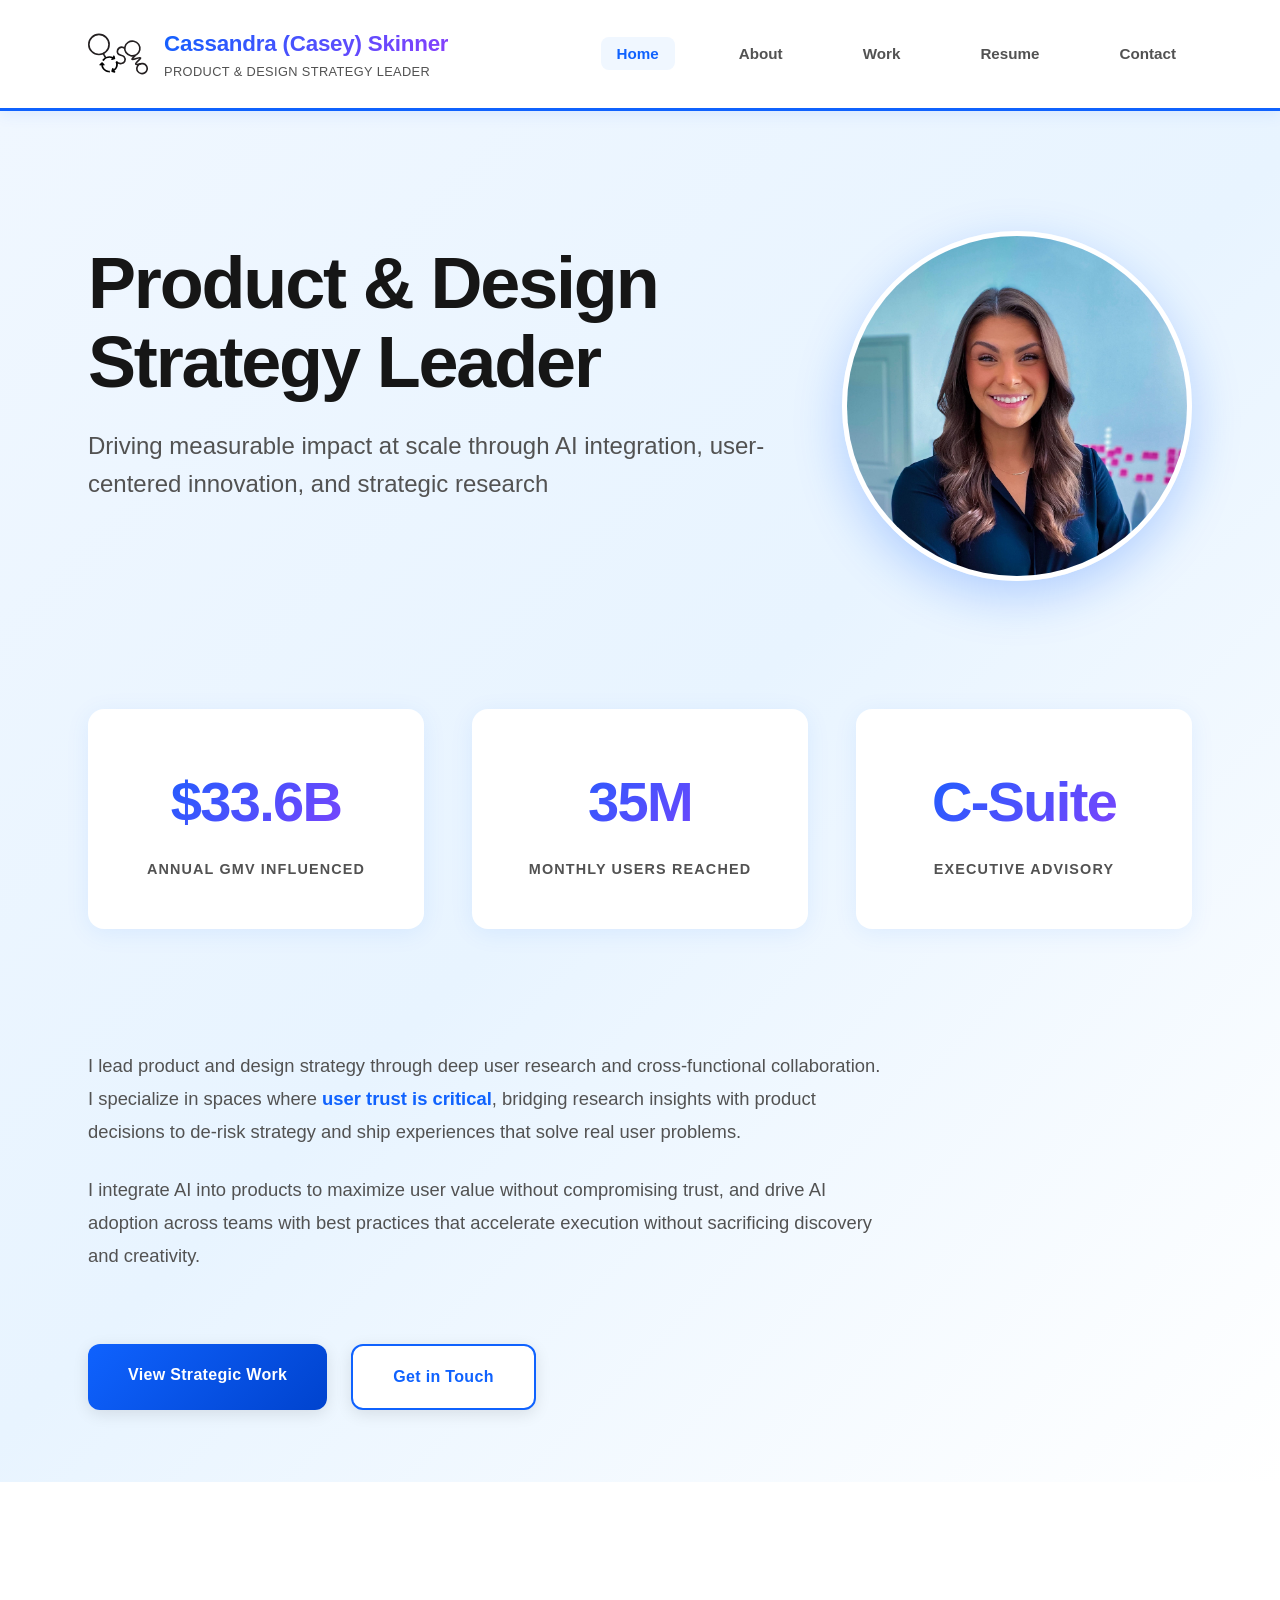
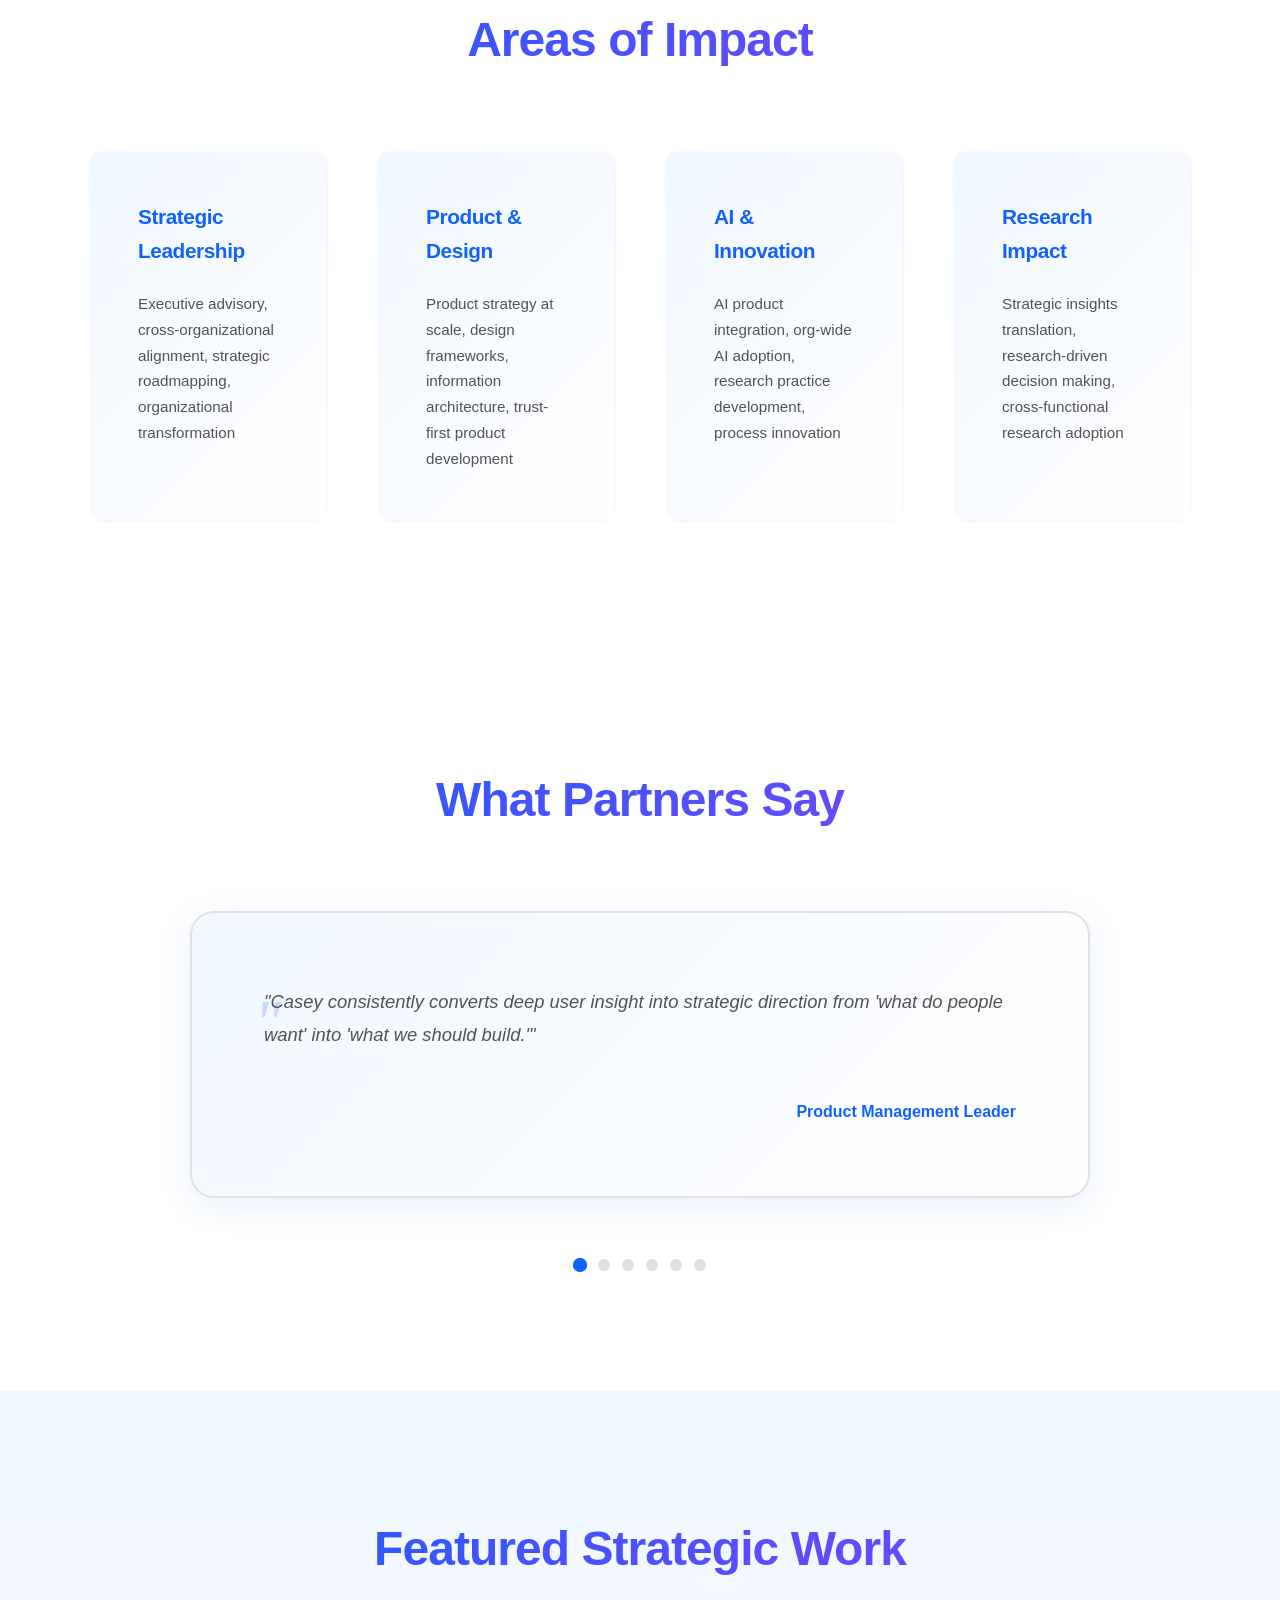
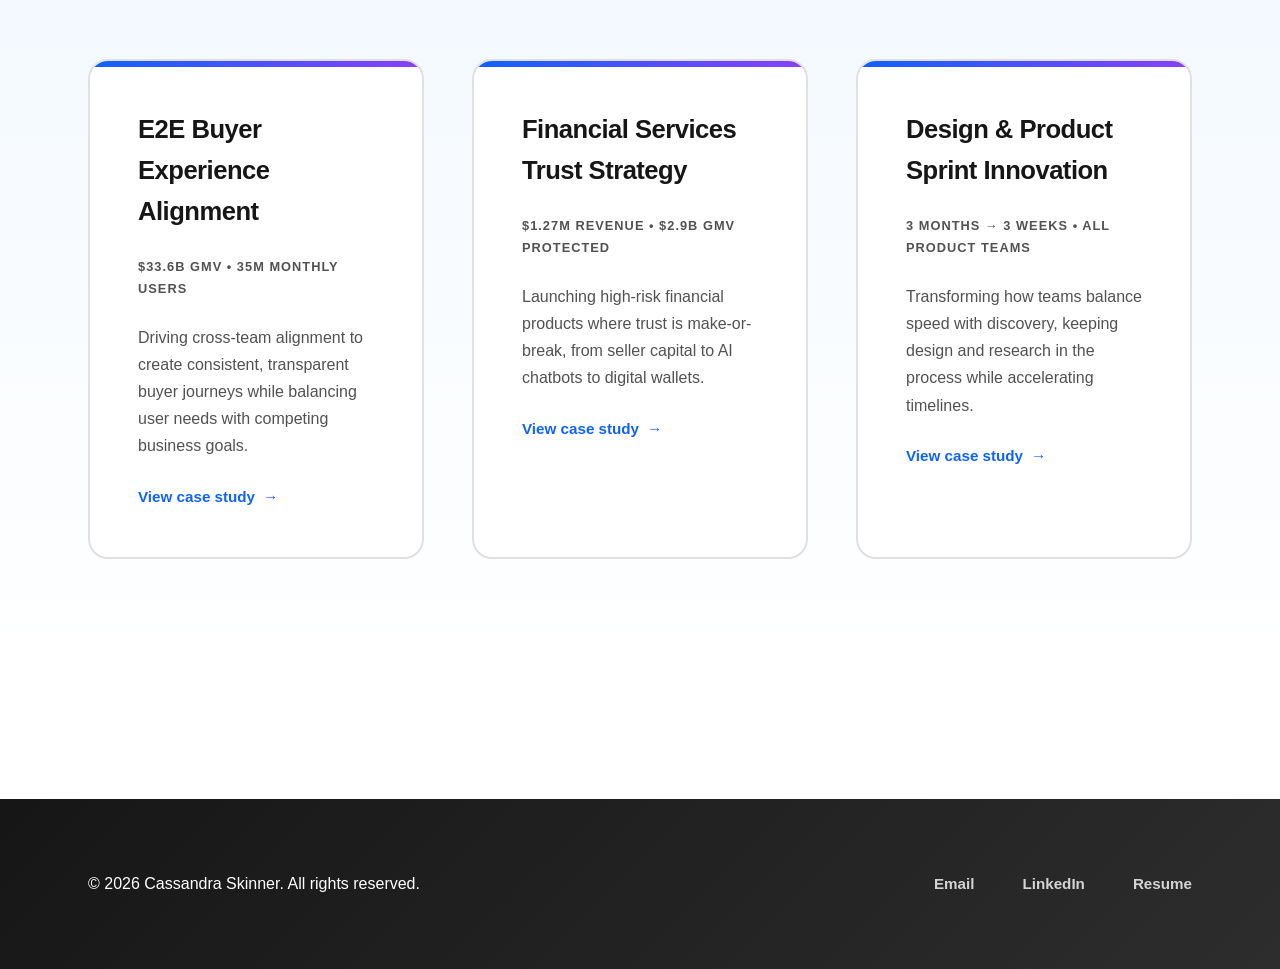
==== index.html @ ce66d5df "Initial portfolio website launch Co-Authored-By: Claude Sonnet 4.5 <noreply@anthropic.com>" ====
<!DOCTYPE html>
<html lang="en">
<head>
    <meta charset="UTF-8">
    <meta name="viewport" content="width=device-width, initial-scale=1.0">
    <title>Cassandra Skinner | Product & Design Strategy Leader</title>
    <meta name="description" content="Product and design strategy leader specializing in AI integration, user research, and trust-first product development.">
    <link rel="stylesheet" href="styles.css">
</head>
<body>
    <!-- Navigation -->
    <nav class="nav">
        <div class="nav-container">
            <a href="index.html" class="logo">
                <img src="logo.svg" alt="CS" class="logo-image">
                <div class="logo-text">
                    <span class="logo-name">Cassandra (Casey) Skinner</span>
                    <span class="logo-tagline">Product & Design Strategy Leader</span>
                </div>
            </a>
            <ul class="nav-menu">
                <li><a href="index.html" class="nav-link active">Home</a></li>
                <li><a href="about.html" class="nav-link">About</a></li>
                <li><a href="work.html" class="nav-link">Work</a></li>
                <li><a href="resume.html" class="nav-link">Resume</a></li>
                <li><a href="contact.html" class="nav-link">Contact</a></li>
            </ul>
        </div>
    </nav>

    <!-- Hero Section -->
    <section class="hero">
        <div class="container">
            <div style="display: flex; gap: 64px; align-items: center; margin-bottom: 48px;">
                <div style="flex: 1;">
                    <h1 class="hero-title">Product & Design Strategy Leader</h1>
                    <p class="hero-subtitle">Driving measurable impact at scale through AI integration, user-centered innovation, and strategic research</p>
                </div>
                <div style="flex-shrink: 0;">
                    <img src="profile-photo.jpg" alt="Cassandra Skinner" style="width: 350px; height: 350px; object-fit: cover; border-radius: 50%; box-shadow: 0 16px 48px rgba(15, 98, 254, 0.25); border: 5px solid white;">
                </div>
            </div>

            <div class="hero-stats">
                <div class="stat">
                    <div class="stat-number">$33.6B</div>
                    <div class="stat-label">Annual GMV Influenced</div>
                </div>
                <div class="stat">
                    <div class="stat-number">35M</div>
                    <div class="stat-label">Monthly Users Reached</div>
                </div>
                <div class="stat">
                    <div class="stat-number">C-Suite</div>
                    <div class="stat-label">Executive Advisory</div>
                </div>
            </div>

            <div class="hero-intro">
                <p>I lead product and design strategy through deep user research and cross-functional collaboration. I specialize in spaces where <strong>user trust is critical</strong>, bridging research insights with product decisions to de-risk strategy and ship experiences that solve real user problems.</p>
                <p>I integrate AI into products to maximize user value without compromising trust, and drive AI adoption across teams with best practices that accelerate execution without sacrificing discovery and creativity.</p>
            </div>

            <div class="cta-buttons">
                <a href="work.html" class="btn btn-primary">View Strategic Work</a>
                <a href="contact.html" class="btn btn-secondary">Get in Touch</a>
            </div>
        </div>
    </section>

    <!-- Quick Expertise -->
    <section class="expertise-preview">
        <div class="container">
            <h2>Areas of Impact</h2>
            <div class="expertise-grid">
                <div class="expertise-card">
                    <h3>Strategic Leadership</h3>
                    <p>Executive advisory, cross-organizational alignment, strategic roadmapping, organizational transformation</p>
                </div>
                <div class="expertise-card">
                    <h3>Product & Design</h3>
                    <p>Product strategy at scale, design frameworks, information architecture, trust-first product development</p>
                </div>
                <div class="expertise-card">
                    <h3>AI & Innovation</h3>
                    <p>AI product integration, org-wide AI adoption, research practice development, process innovation</p>
                </div>
                <div class="expertise-card">
                    <h3>Research Impact</h3>
                    <p>Strategic insights translation, research-driven decision making, cross-functional research adoption</p>
                </div>
            </div>
        </div>
    </section>

    <!-- Testimonials -->
    <section class="testimonials">
        <div class="container">
            <h2>What Partners Say</h2>
            <div class="testimonial-carousel">
                <div class="testimonial active">
                    <p class="testimonial-quote">"Casey consistently converts deep user insight into strategic direction from 'what do people want' into 'what we should build.'"</p>
                    <p class="testimonial-author">Product Management Leader</p>
                </div>
                <div class="testimonial">
                    <p class="testimonial-quote">"Casey championed the use of Jobs To Be Done (JTBD) frameworks to drive alignment, shared understanding, and decision clarity across stakeholders."</p>
                    <p class="testimonial-author">Product Management Leader</p>
                </div>
                <div class="testimonial">
                    <p class="testimonial-quote">"She always came to the table with extensive research to confirm or deny the initially presented hypotheses. She never approaches with a biased mindset and truly empathizes with customers, providing high-level suggestions to improve or reevaluate the business goals to better align with customer needs. She uses her voice to clearly articulate the results, ensuring they are not misinterpreted, which can often happen when many people are involved. When she sees the need for more research or better validation, she speaks up, demonstrating her passion and commitment to research and its value to the overall experience...Sometimes, I wish I could give her the mouse and have her design as well. She delivers impact on most, if not all, of our projects; her insights help determine scope and how we can scale our solutions."</p>
                    <p class="testimonial-author">Product Design Leader</p>
                </div>
                <div class="testimonial">
                    <p class="testimonial-quote">"I've seen Casey to have a strong bias to action and not hesitate to jump into action with a sense of urgency. She strives to get UX research done as early as possible to make the deliverables launch sooner and provide value to customers sooner than later."</p>
                    <p class="testimonial-author">Product Management Leader</p>
                </div>
                <div class="testimonial">
                    <p class="testimonial-quote">"Casey partners exceptionally well with design to impact design choices… Her research and insight was instrumental in helping us identify value propositions, content hierarchy, and more. Casey is among the most collaborative UXR research partners I've worked with at eBay. She has a gift for distilling information and presenting it in a clear and cogent manner."</p>
                    <p class="testimonial-author">Content Design Leader</p>
                </div>
                <div class="testimonial">
                    <p class="testimonial-quote">"Casey's drive and proactive approach significantly contribute to the team's momentum."</p>
                    <p class="testimonial-author">Product Management Leader</p>
                </div>
            </div>
            <div class="testimonial-dots"></div>
        </div>
    </section>

    <!-- Featured Work Preview -->
    <section class="work-preview">
        <div class="container">
            <h2>Featured Strategic Work</h2>
            <div class="work-grid">
                <a href="work.html#e2e-buyer-experience" class="work-card">
                    <div class="work-card-content">
                        <h3>E2E Buyer Experience Alignment</h3>
                        <p class="work-meta">$33.6B GMV • 35M Monthly Users</p>
                        <p>Driving cross-team alignment to create consistent, transparent buyer journeys while balancing user needs with competing business goals.</p>
                        <span class="work-link">View case study</span>
                    </div>
                </a>

                <a href="work.html#financial-services" class="work-card">
                    <div class="work-card-content">
                        <h3>Financial Services Trust Strategy</h3>
                        <p class="work-meta">$1.27M Revenue • $2.9B GMV Protected</p>
                        <p>Launching high-risk financial products where trust is make-or-break, from seller capital to AI chatbots to digital wallets.</p>
                        <span class="work-link">View case study</span>
                    </div>
                </a>

                <a href="work.html#process-innovation" class="work-card">
                    <div class="work-card-content">
                        <h3>Design & Product Sprint Innovation</h3>
                        <p class="work-meta">3 Months → 3 Weeks • All Product Teams</p>
                        <p>Transforming how teams balance speed with discovery, keeping design and research in the process while accelerating timelines.</p>
                        <span class="work-link">View case study</span>
                    </div>
                </a>
            </div>
        </div>
    </section>

    <!-- Footer -->
    <footer class="footer">
        <div class="container">
            <p>&copy; 2026 Cassandra Skinner. All rights reserved.</p>
            <div class="footer-links">
                <a href="mailto:caskinner23@gmail.com">Email</a>
                <a href="https://linkedin.com/in/skinnerc23" target="_blank">LinkedIn</a>
                <a href="resume.html">Resume</a>
            </div>
        </div>
    </footer>

    <script>
        // Testimonial carousel
        const testimonials = document.querySelectorAll('.testimonial');
        const dotsContainer = document.querySelector('.testimonial-dots');
        let currentTestimonial = 0;

        // Create dots
        testimonials.forEach((_, index) => {
            const dot = document.createElement('div');
            dot.classList.add('testimonial-dot');
            if (index === 0) dot.classList.add('active');
            dot.addEventListener('click', () => goToTestimonial(index));
            dotsContainer.appendChild(dot);
        });

        const dots = document.querySelectorAll('.testimonial-dot');

        function goToTestimonial(index) {
            testimonials[currentTestimonial].classList.remove('active');
            dots[currentTestimonial].classList.remove('active');
            currentTestimonial = index;
            testimonials[currentTestimonial].classList.add('active');
            dots[currentTestimonial].classList.add('active');
        }

        function nextTestimonial() {
            const next = (currentTestimonial + 1) % testimonials.length;
            goToTestimonial(next);
        }

        // Auto-rotate every 8 seconds
        if (testimonials.length > 1) {
            setInterval(nextTestimonial, 8000);
        }
    </script>
</body>
</html>
---- styles.css ----
/* Reset and Base Styles */
* {
    margin: 0;
    padding: 0;
    box-sizing: border-box;
}

:root {
    /* Bold & Confident Vibrant Palette */
    --primary-color: #0F62FE;
    --primary-dark: #0043CE;
    --primary-light: #4589FF;
    --accent-color: #8A3FFC;
    --accent-warm: #FF6F61;
    --text-primary: #161616;
    --text-secondary: #525252;
    --text-light: #8D8D8D;
    --bg-white: #FFFFFF;
    --bg-light: #F4F4F4;
    --bg-gradient: linear-gradient(135deg, #667EEA 0%, #764BA2 100%);
    --bg-subtle: #F0F7FF;
    --border-color: #E0E0E0;
    --max-width: 1200px;
    --spacing-xs: 12px;
    --spacing-sm: 24px;
    --spacing-md: 48px;
    --spacing-lg: 72px;
    --spacing-xl: 120px;
}

body {
    font-family: 'Avenir', 'Avenir Next', -apple-system, BlinkMacSystemFont, 'Segoe UI', 'Helvetica Neue', Arial, sans-serif;
    font-weight: 400; /* Book weight */
    line-height: 1.6;
    color: var(--text-primary);
    background: var(--bg-white);
    -webkit-font-smoothing: antialiased;
    -moz-osx-font-smoothing: grayscale;
}

.container {
    max-width: var(--max-width);
    margin: 0 auto;
    padding: 0 var(--spacing-md);
}

/* Typography */
h1, h2, h3 {
    font-family: 'Avenir', 'Avenir Next', -apple-system, BlinkMacSystemFont, 'Segoe UI', 'Helvetica Neue', Arial, sans-serif;
    font-weight: 500; /* Medium weight */
    letter-spacing: -0.02em;
}

/* Navigation */
.nav {
    background: var(--bg-white);
    border-bottom: 3px solid var(--primary-color);
    position: sticky;
    top: 0;
    z-index: 100;
    backdrop-filter: blur(10px);
    background: rgba(255, 255, 255, 0.98);
    box-shadow: 0 2px 16px rgba(15, 98, 254, 0.1);
}

.nav-container {
    max-width: var(--max-width);
    margin: 0 auto;
    padding: var(--spacing-sm) var(--spacing-md);
    display: flex;
    justify-content: space-between;
    align-items: center;
}

.logo {
    display: flex;
    align-items: center;
    gap: 16px;
    text-decoration: none;
    color: var(--text-primary);
    transition: transform 0.2s ease;
}

.logo:hover {
    transform: translateY(-1px);
}

.logo-image {
    width: 60px;
    height: 60px;
    flex-shrink: 0;
}

.logo-text {
    display: flex;
    flex-direction: column;
    gap: 0;
}

.logo-name {
    font-size: 1.4rem;
    font-weight: 700;
    letter-spacing: -0.01em;
    background: linear-gradient(135deg, var(--primary-color) 0%, var(--accent-color) 100%);
    -webkit-background-clip: text;
    -webkit-text-fill-color: transparent;
    background-clip: text;
}

.logo-tagline {
    font-size: 0.8rem;
    font-weight: 500;
    letter-spacing: 0.03em;
    color: var(--text-secondary);
    text-transform: uppercase;
}

.nav-menu {
    display: flex;
    list-style: none;
    gap: var(--spacing-md);
}

.nav-link {
    color: var(--text-secondary);
    text-decoration: none;
    font-size: 0.95rem;
    font-weight: 600;
    transition: all 0.2s ease;
    padding: 8px 16px;
    border-radius: 8px;
    position: relative;
}

.nav-link:hover {
    color: var(--primary-color);
    background: var(--bg-subtle);
}

.nav-link.active {
    color: var(--primary-color);
    background: var(--bg-subtle);
}

/* Hero Section */
.hero {
    padding: var(--spacing-xl) 0 var(--spacing-lg) 0;
    background: linear-gradient(135deg, #F0F7FF 0%, #E8F4FF 50%, #FFFFFF 100%);
    position: relative;
    overflow: hidden;
}

.hero::before {
    content: '';
    position: absolute;
    top: -50%;
    right: -10%;
    width: 600px;
    height: 600px;
    background: radial-gradient(circle, rgba(102, 126, 234, 0.15) 0%, transparent 70%);
    border-radius: 50%;
}

.hero-title {
    font-size: 4.5rem;
    font-weight: 800;
    color: var(--text-primary);
    margin-bottom: var(--spacing-sm);
    line-height: 1.1;
    letter-spacing: -0.03em;
    position: relative;
}

.hero-subtitle {
    font-size: 1.5rem;
    color: var(--text-secondary);
    margin-bottom: var(--spacing-lg);
    max-width: 800px;
    font-weight: 500;
    line-height: 1.6;
    position: relative;
}

.hero-stats {
    display: grid;
    grid-template-columns: repeat(3, 1fr);
    gap: var(--spacing-md);
    margin: var(--spacing-lg) 0;
    padding: var(--spacing-md) 0;
    position: relative;
}

.stat {
    text-align: center;
    padding: var(--spacing-md);
    background: white;
    border-radius: 16px;
    box-shadow: 0 4px 24px rgba(15, 98, 254, 0.08);
    transition: all 0.3s ease;
}

.stat:hover {
    transform: translateY(-4px);
    box-shadow: 0 8px 32px rgba(15, 98, 254, 0.15);
}

.stat-number {
    font-size: 3.5rem;
    font-weight: 800;
    background: linear-gradient(135deg, var(--primary-color) 0%, var(--accent-color) 100%);
    -webkit-background-clip: text;
    -webkit-text-fill-color: transparent;
    background-clip: text;
    margin-bottom: var(--spacing-xs);
    letter-spacing: -0.03em;
}

.stat-label {
    font-size: 0.9rem;
    color: var(--text-secondary);
    text-transform: uppercase;
    letter-spacing: 0.08em;
    font-weight: 600;
}

.hero-intro {
    max-width: 800px;
    margin: var(--spacing-lg) 0;
    font-size: 1.15rem;
    line-height: 1.8;
    color: var(--text-secondary);
    position: relative;
}

.hero-intro p {
    margin-bottom: var(--spacing-sm);
}

.hero-intro strong {
    color: var(--primary-color);
    font-weight: 700;
}

.cta-buttons {
    display: flex;
    gap: var(--spacing-sm);
    margin-top: var(--spacing-lg);
    position: relative;
}

.btn {
    padding: 18px 40px;
    border-radius: 12px;
    text-decoration: none;
    font-weight: 700;
    font-size: 1rem;
    transition: all 0.3s ease;
    display: inline-block;
    letter-spacing: 0.02em;
    box-shadow: 0 4px 16px rgba(0,0,0,0.1);
}

.btn-primary {
    background: linear-gradient(135deg, var(--primary-color) 0%, var(--primary-dark) 100%);
    color: white;
    border: none;
}

.btn-primary:hover {
    transform: translateY(-2px);
    box-shadow: 0 8px 24px rgba(15, 98, 254, 0.3);
}

.btn-secondary {
    background: white;
    color: var(--primary-color);
    border: 2px solid var(--primary-color);
}

.btn-secondary:hover {
    background: var(--primary-color);
    color: white;
    transform: translateY(-2px);
}

/* Expertise Preview */
.expertise-preview {
    padding: var(--spacing-xl) 0;
    background: white;
}

.expertise-preview h2 {
    font-size: 3rem;
    font-weight: 800;
    margin-bottom: var(--spacing-lg);
    text-align: center;
    background: linear-gradient(135deg, var(--primary-color) 0%, var(--accent-color) 100%);
    -webkit-background-clip: text;
    -webkit-text-fill-color: transparent;
    background-clip: text;
}

.expertise-grid {
    display: grid;
    grid-template-columns: repeat(4, 1fr);
    gap: var(--spacing-md);
    margin-top: var(--spacing-lg);
}

.expertise-card {
    padding: var(--spacing-md);
    background: linear-gradient(135deg, #F0F7FF 0%, #FFFFFF 100%);
    border-radius: 16px;
    border: 2px solid transparent;
    transition: all 0.3s ease;
    position: relative;
    overflow: hidden;
}

.expertise-card::before {
    content: '';
    position: absolute;
    top: 0;
    left: 0;
    right: 0;
    height: 4px;
    background: linear-gradient(90deg, var(--primary-color) 0%, var(--accent-color) 100%);
    opacity: 0;
    transition: opacity 0.3s ease;
}

.expertise-card:hover::before {
    opacity: 1;
}

.expertise-card:hover {
    transform: translateY(-4px);
    box-shadow: 0 12px 32px rgba(15, 98, 254, 0.15);
    border-color: var(--primary-light);
}

.expertise-card h3 {
    font-size: 1.3rem;
    font-weight: 700;
    margin-bottom: var(--spacing-sm);
    color: var(--primary-color);
}

.expertise-card p {
    color: var(--text-secondary);
    font-size: 0.95rem;
    line-height: 1.7;
}

/* Testimonials */
.testimonials {
    padding: var(--spacing-xl) 0;
    background: white;
}

.testimonials h2 {
    font-size: 3rem;
    font-weight: 800;
    margin-bottom: var(--spacing-lg);
    text-align: center;
    background: linear-gradient(135deg, var(--primary-color) 0%, var(--accent-color) 100%);
    -webkit-background-clip: text;
    -webkit-text-fill-color: transparent;
    background-clip: text;
}

.testimonial-carousel {
    position: relative;
    max-width: 900px;
    margin: 0 auto;
    min-height: 300px;
}

.testimonial {
    opacity: 0;
    position: absolute;
    top: 0;
    left: 0;
    right: 0;
    transition: opacity 0.6s ease-in-out;
    pointer-events: none;
    padding: var(--spacing-lg);
    background: linear-gradient(135deg, #F0F7FF 0%, #FFFFFF 100%);
    border-radius: 24px;
    border: 2px solid var(--border-color);
    box-shadow: 0 8px 32px rgba(15, 98, 254, 0.1);
}

.testimonial.active {
    opacity: 1;
    position: relative;
    pointer-events: auto;
}

.testimonial-quote {
    font-size: 1.15rem;
    line-height: 1.8;
    color: var(--text-secondary);
    font-style: italic;
    margin-bottom: var(--spacing-md);
    position: relative;
}

.testimonial-quote::before {
    content: '"';
    font-size: 4rem;
    color: var(--primary-color);
    opacity: 0.2;
    position: absolute;
    top: -20px;
    left: -10px;
    font-family: Georgia, serif;
}

.testimonial-author {
    font-size: 1rem;
    font-weight: 700;
    color: var(--primary-color);
    text-align: right;
}

.testimonial-dots {
    display: flex;
    justify-content: center;
    gap: 12px;
    margin-top: var(--spacing-md);
}

.testimonial-dot {
    width: 12px;
    height: 12px;
    border-radius: 50%;
    background: var(--border-color);
    cursor: pointer;
    transition: all 0.3s ease;
}

.testimonial-dot.active {
    background: var(--primary-color);
    transform: scale(1.2);
}

.testimonial-dot:hover {
    background: var(--primary-light);
}

/* Work Preview */
.work-preview {
    padding: var(--spacing-xl) 0;
    background: linear-gradient(180deg, #F0F7FF 0%, #FFFFFF 100%);
}

.work-preview h2 {
    font-size: 3rem;
    font-weight: 800;
    margin-bottom: var(--spacing-lg);
    text-align: center;
    background: linear-gradient(135deg, var(--primary-color) 0%, var(--accent-color) 100%);
    -webkit-background-clip: text;
    -webkit-text-fill-color: transparent;
    background-clip: text;
}

.work-grid {
    display: grid;
    grid-template-columns: repeat(3, 1fr);
    gap: var(--spacing-md);
    margin-top: var(--spacing-lg);
}

.work-card {
    background: white;
    border-radius: 20px;
    overflow: hidden;
    text-decoration: none;
    color: inherit;
    border: 2px solid var(--border-color);
    transition: all 0.3s ease;
    display: block;
    position: relative;
}

.work-card::before {
    content: '';
    position: absolute;
    top: 0;
    left: 0;
    right: 0;
    height: 6px;
    background: linear-gradient(90deg, var(--primary-color) 0%, var(--accent-color) 100%);
}

.work-card:hover {
    transform: translateY(-6px);
    box-shadow: 0 16px 40px rgba(15, 98, 254, 0.2);
    border-color: var(--primary-color);
}

.work-card-content {
    padding: var(--spacing-md);
}

.work-card h3 {
    font-size: 1.6rem;
    font-weight: 700;
    margin-bottom: var(--spacing-sm);
    color: var(--text-primary);
}

.work-meta {
    font-size: 0.8rem;
    color: var(--primary-color);
    font-weight: 700;
    margin-bottom: var(--spacing-sm);
    text-transform: uppercase;
    letter-spacing: 0.08em;
}

.work-card p {
    color: var(--text-secondary);
    line-height: 1.7;
    margin-bottom: var(--spacing-sm);
}

.work-link {
    color: var(--primary-color);
    font-weight: 700;
    font-size: 0.95rem;
    display: inline-flex;
    align-items: center;
    gap: 8px;
}

.work-link::after {
    content: '→';
    transition: transform 0.2s ease;
}

.work-card:hover .work-link::after {
    transform: translateX(4px);
}

/* Footer */
.footer {
    background: linear-gradient(135deg, #161616 0%, #2D2D2D 100%);
    color: white;
    padding: var(--spacing-lg) 0;
    margin-top: var(--spacing-xl);
}

.footer .container {
    display: flex;
    justify-content: space-between;
    align-items: center;
}

.footer-links {
    display: flex;
    gap: var(--spacing-md);
}

.footer a {
    color: white;
    text-decoration: none;
    opacity: 0.8;
    transition: all 0.2s ease;
    font-size: 0.95rem;
    font-weight: 600;
}

.footer a:hover {
    opacity: 1;
    color: var(--primary-light);
}

/* Responsive Design */
@media (max-width: 768px) {
    :root {
        --spacing-md: 32px;
        --spacing-lg: 56px;
        --spacing-xl: 80px;
    }

    .hero-title {
        font-size: 3rem;
    }

    .hero-subtitle {
        font-size: 1.2rem;
    }

    .hero-stats {
        grid-template-columns: 1fr;
    }

    .stat-number {
        font-size: 2.75rem;
    }

    .nav-menu {
        gap: var(--spacing-sm);
        font-size: 0.85rem;
    }

    .cta-buttons {
        flex-direction: column;
    }

    .btn {
        text-align: center;
    }

    .footer .container {
        flex-direction: column;
        gap: var(--spacing-sm);
        text-align: center;
    }

    .expertise-grid,
    .work-grid {
        grid-template-columns: 1fr;
    }

    h2 {
        font-size: 2.25rem;
    }

    .logo-image {
        width: 40px;
        height: 40px;
    }
}

@media (max-width: 480px) {
    .hero-title {
        font-size: 2.5rem;
    }

    .nav-menu {
        flex-wrap: wrap;
        justify-content: center;
    }
}
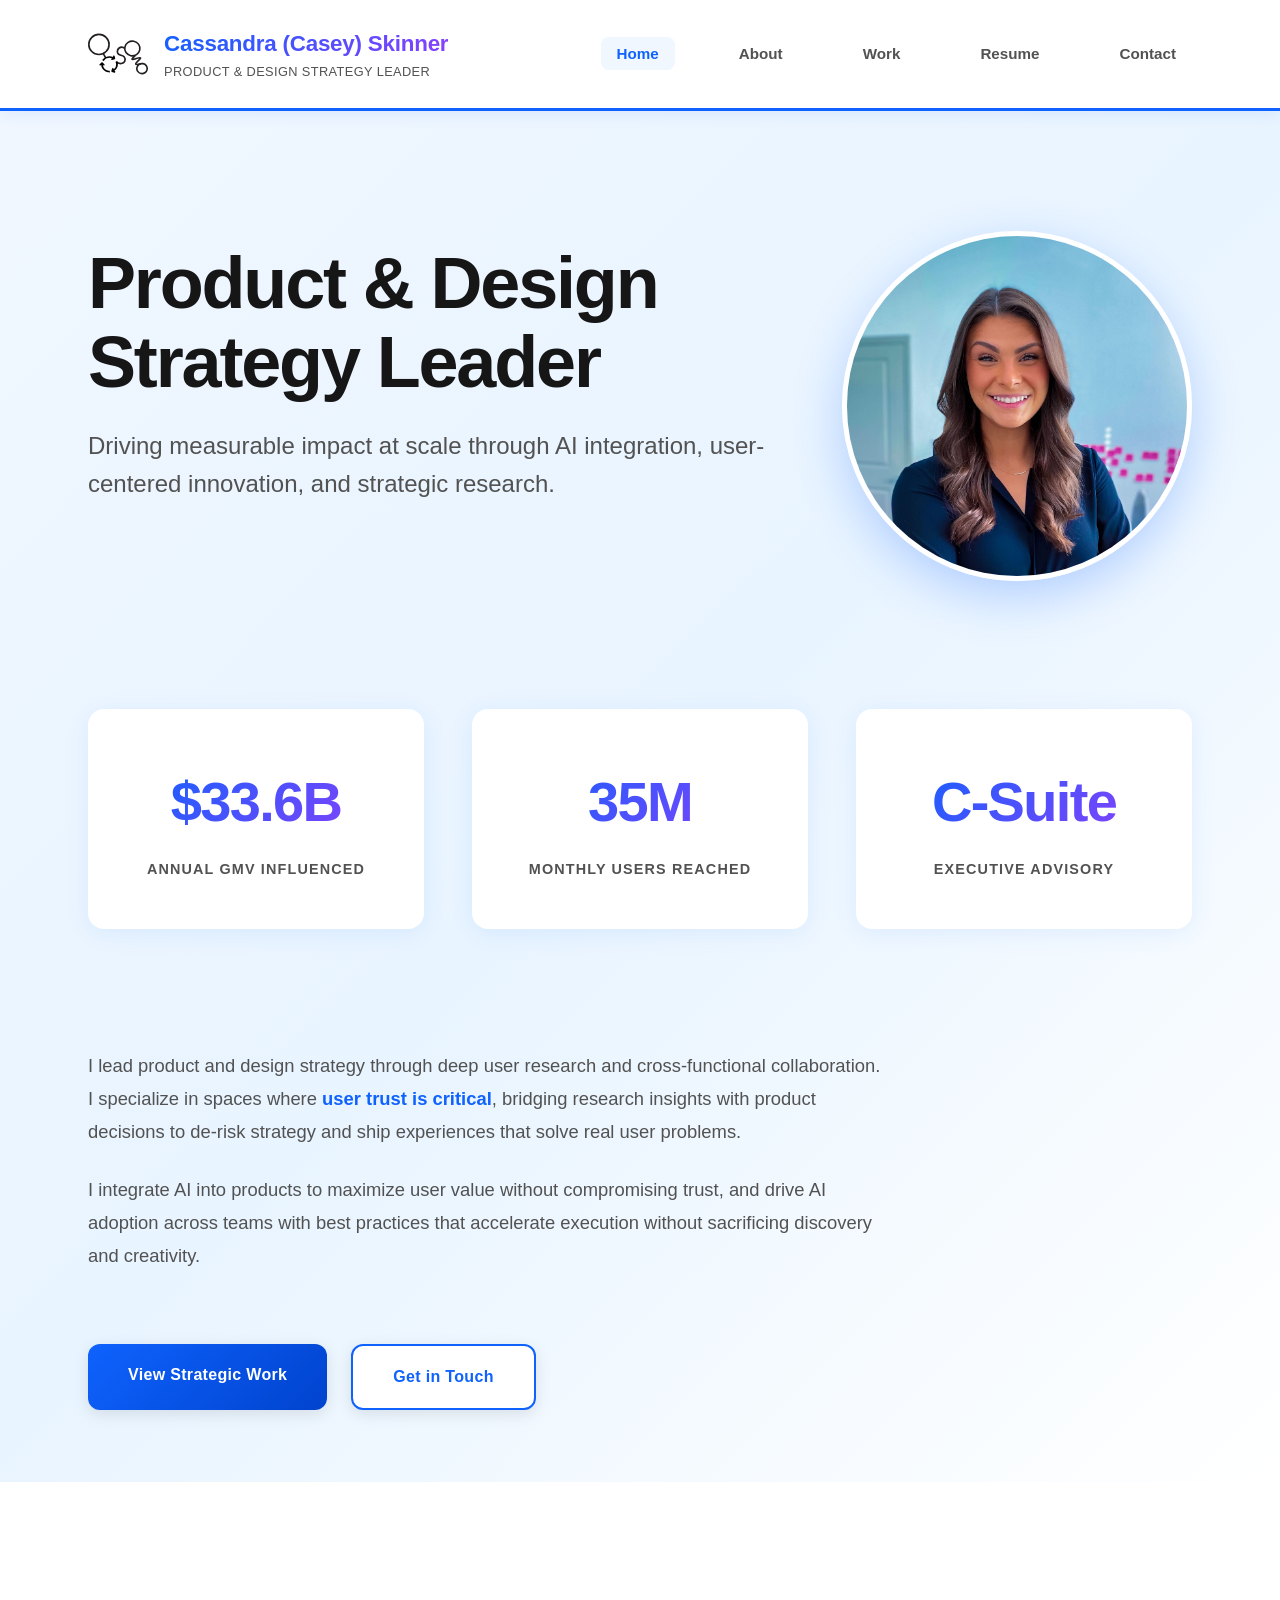
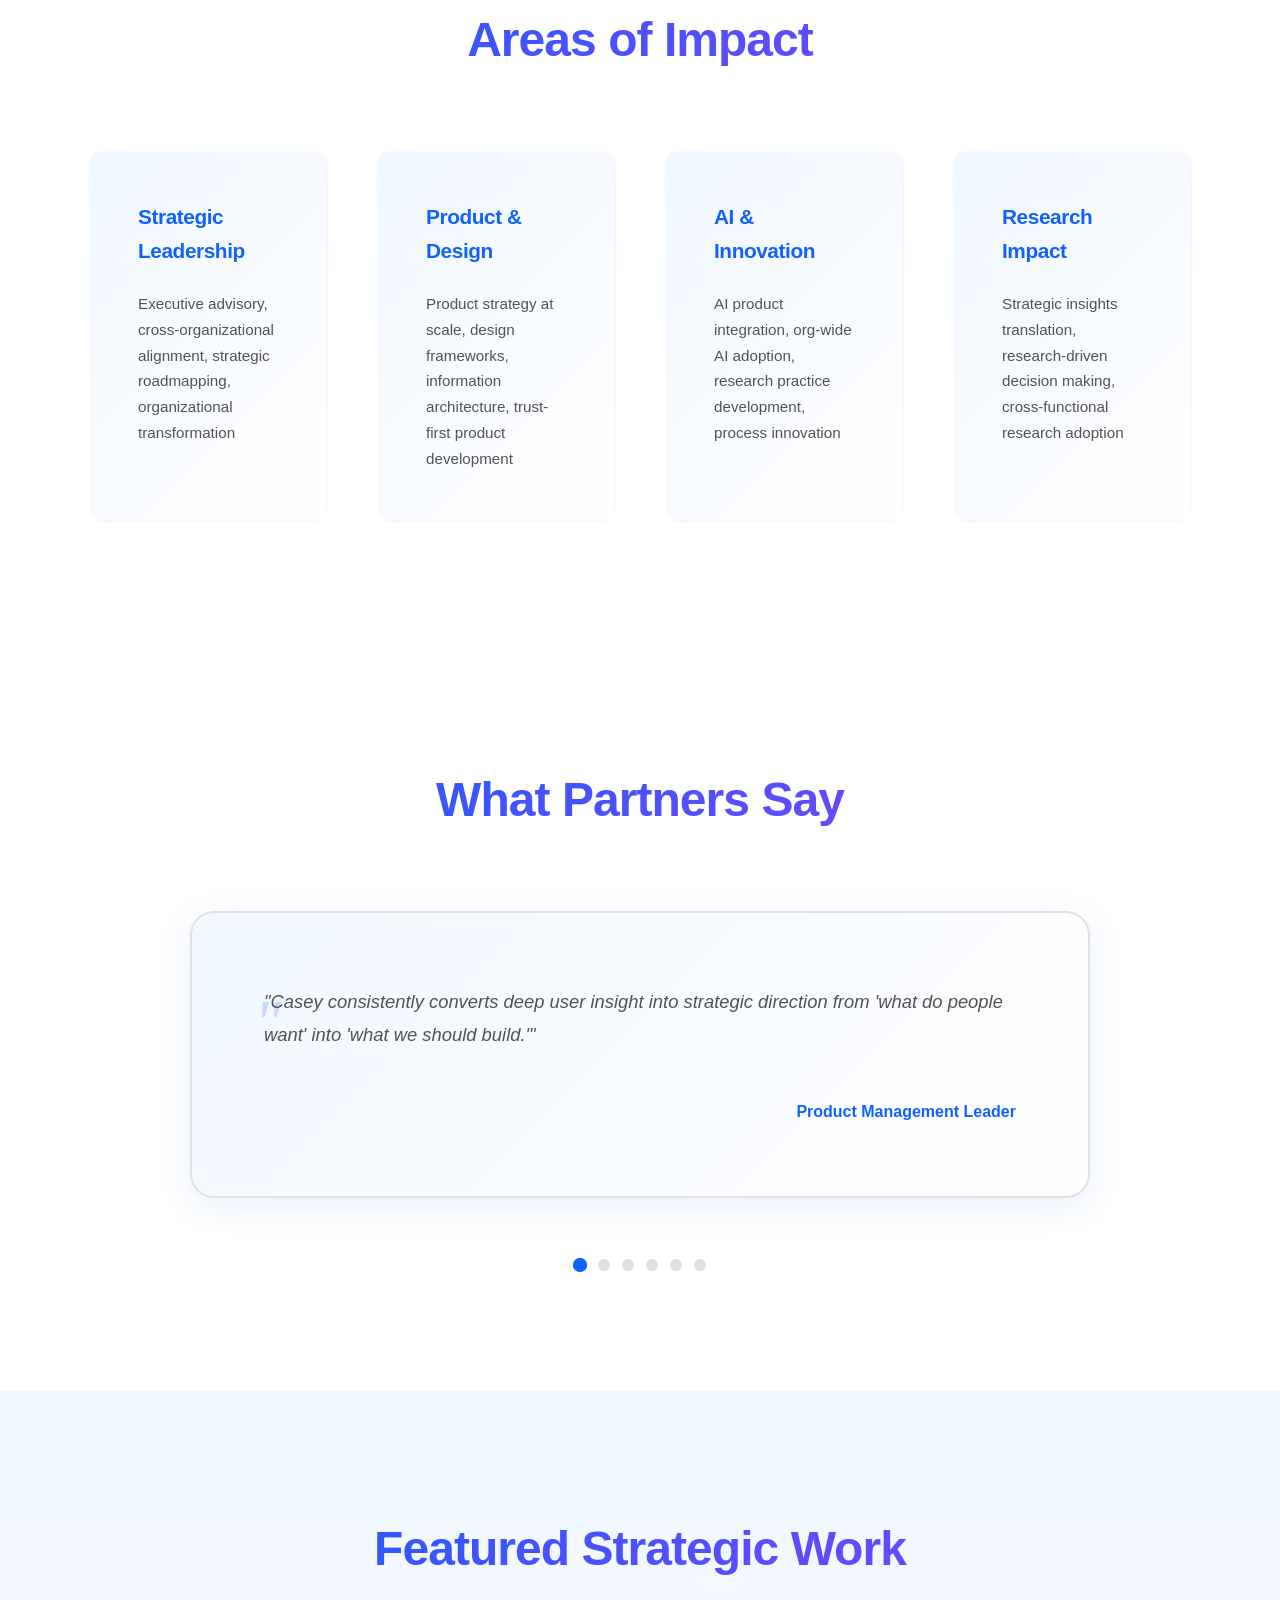
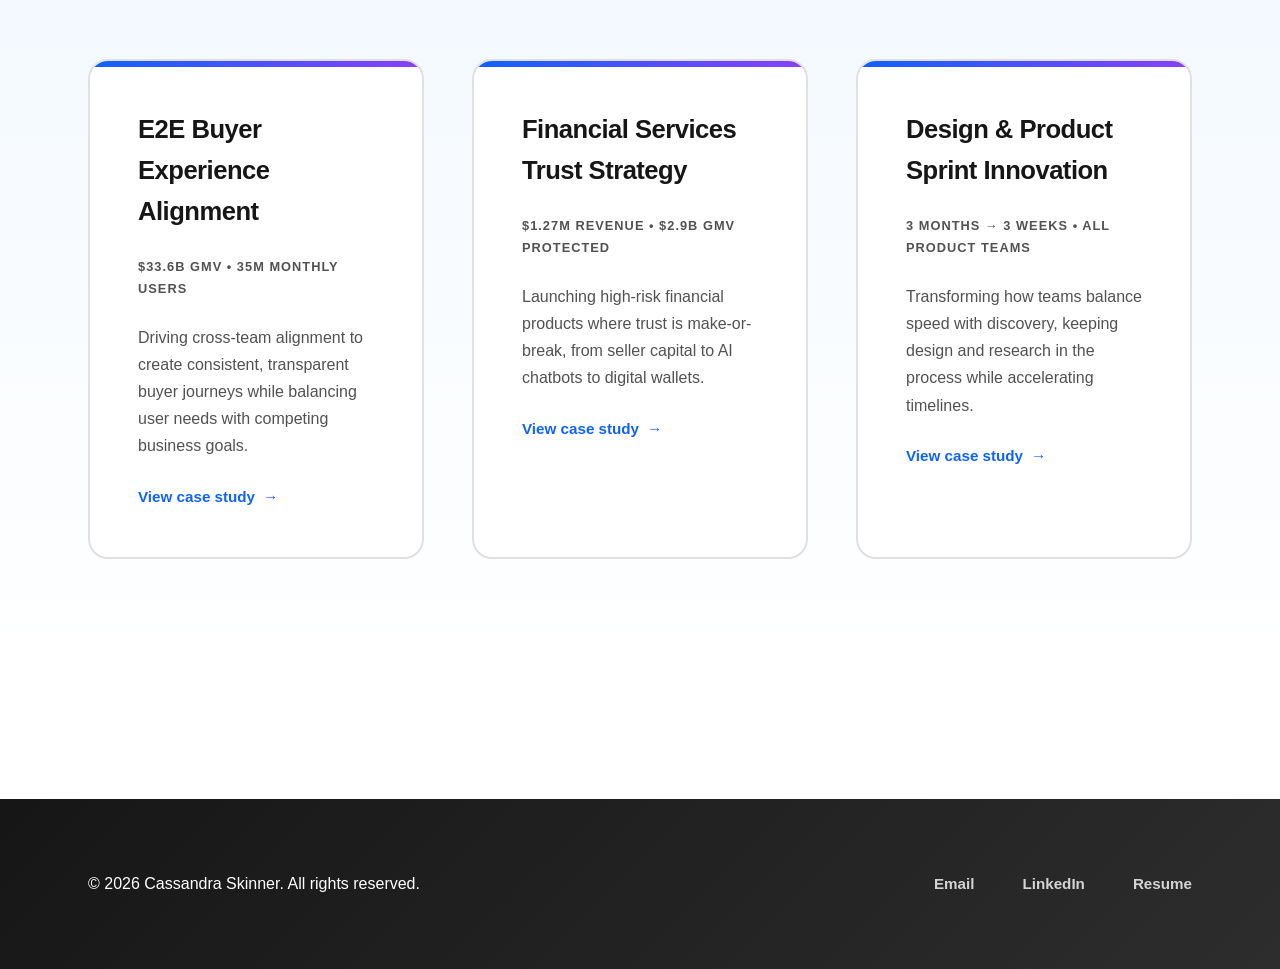
==== commit ec126276: "Add period to homepage subtitle Co-Authored-By: Claude Sonnet 4.5 <noreply@anthropic.com>" ====
--- a/index.html
+++ b/index.html
@@ -34,7 +34,7 @@
             <div style="display: flex; gap: 64px; align-items: center; margin-bottom: 48px;">
                 <div style="flex: 1;">
                     <h1 class="hero-title">Product & Design Strategy Leader</h1>
-                    <p class="hero-subtitle">Driving measurable impact at scale through AI integration, user-centered innovation, and strategic research</p>
+                    <p class="hero-subtitle">Driving measurable impact at scale through AI integration, user-centered innovation, and strategic research.</p>
                 </div>
                 <div style="flex-shrink: 0;">
                     <img src="profile-photo.jpg" alt="Cassandra Skinner" style="width: 350px; height: 350px; object-fit: cover; border-radius: 50%; box-shadow: 0 16px 48px rgba(15, 98, 254, 0.25); border: 5px solid white;">
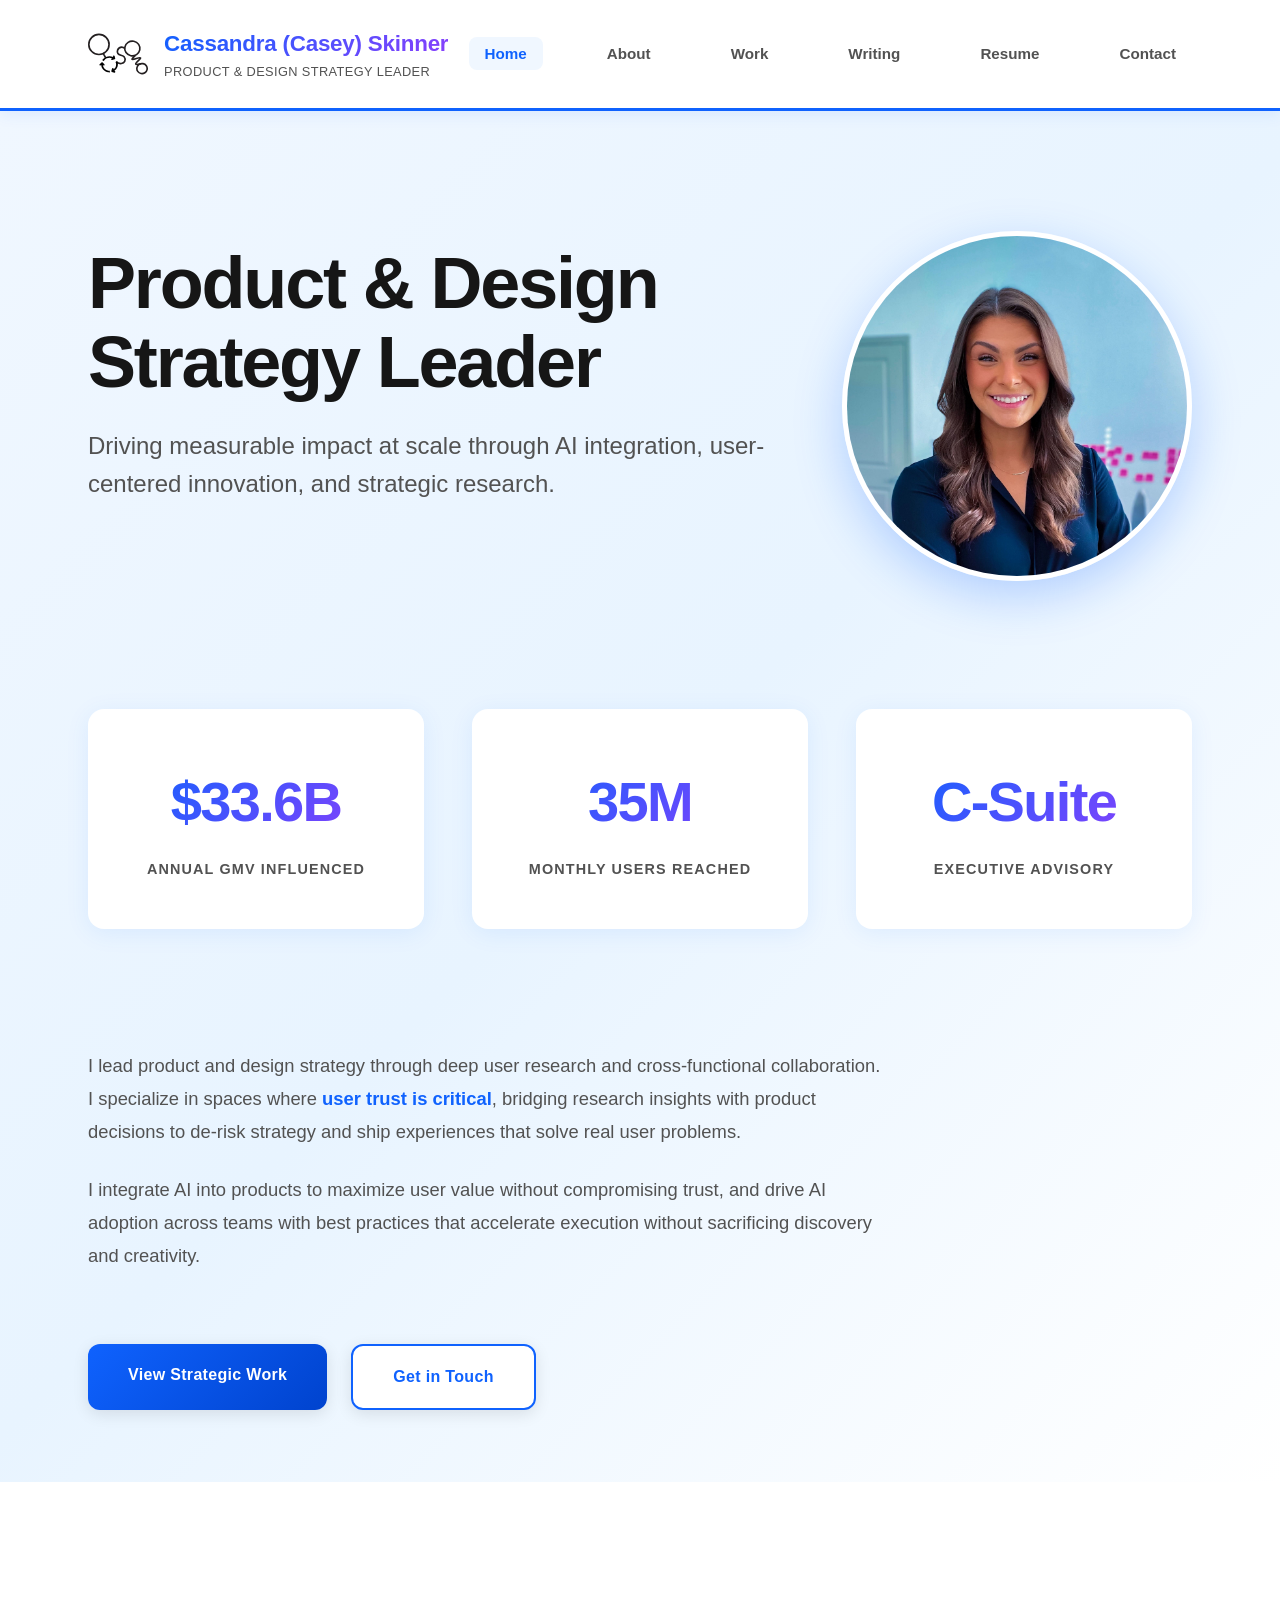
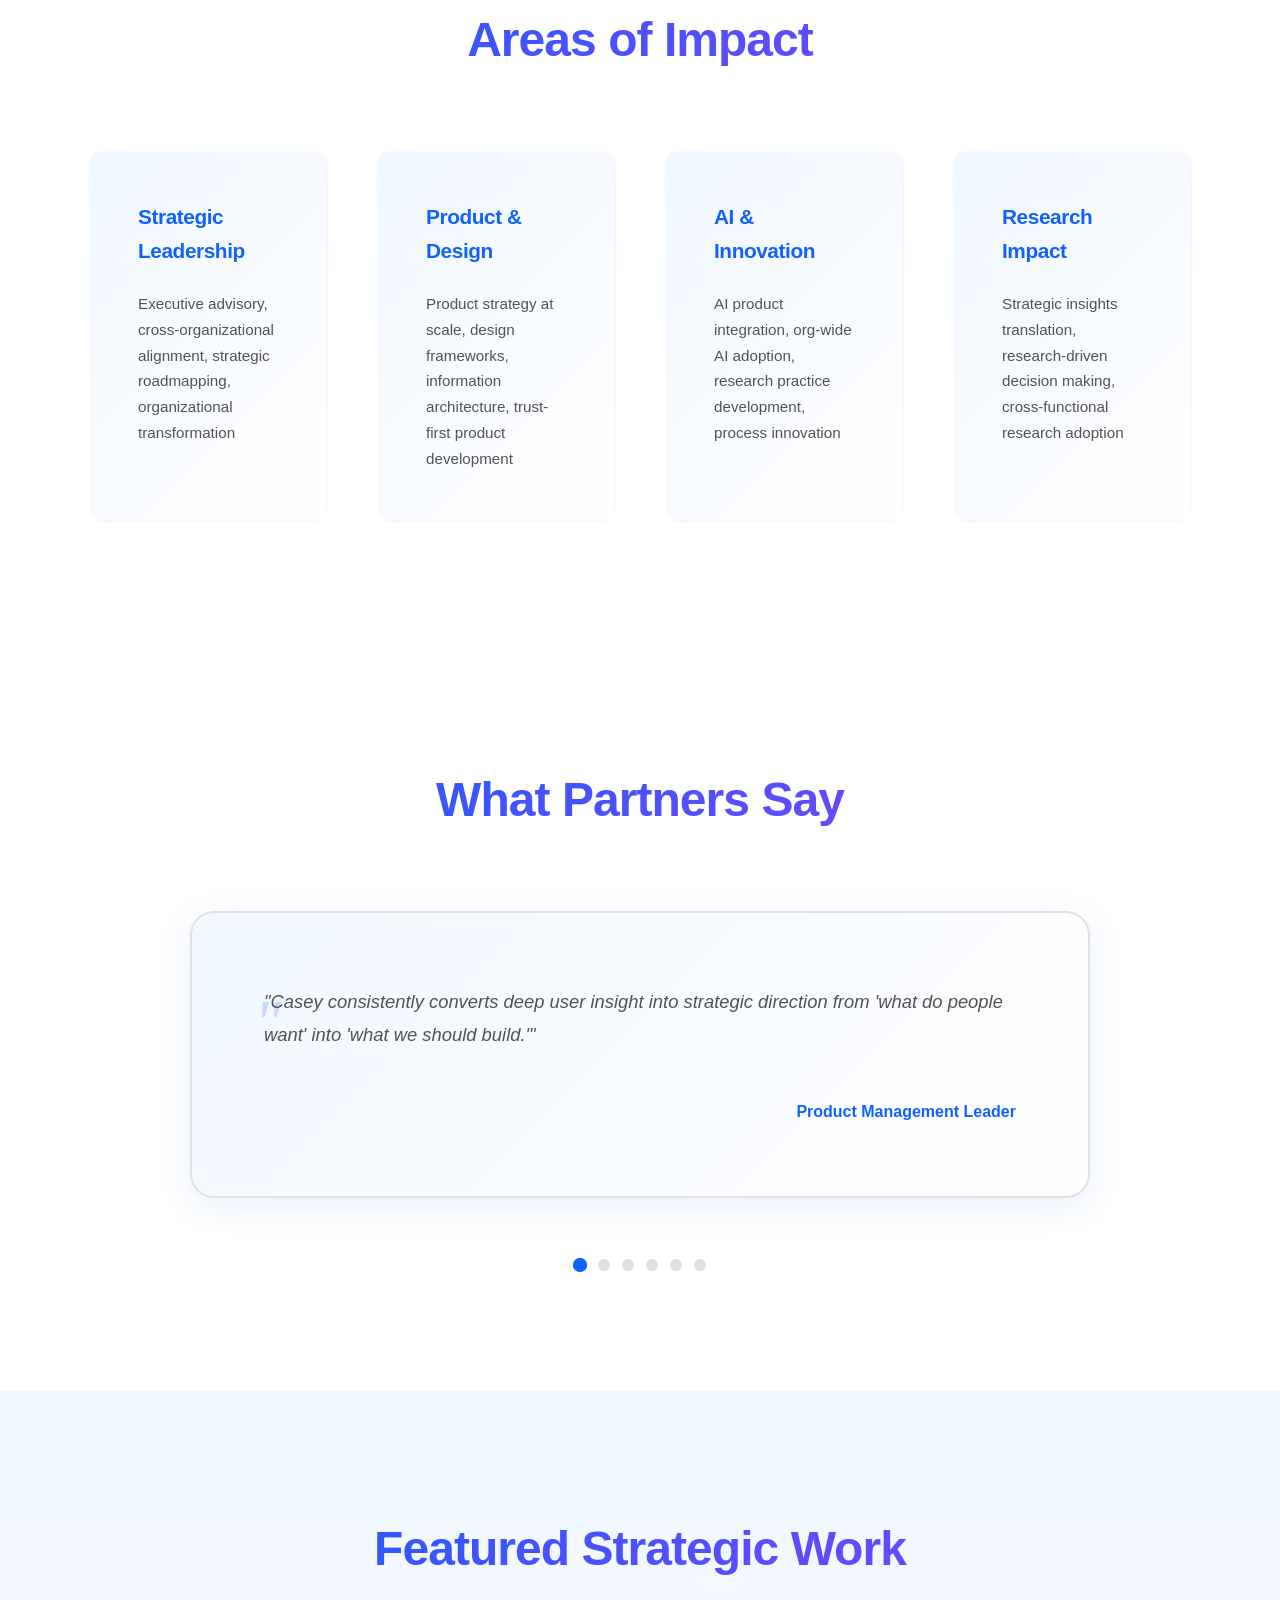
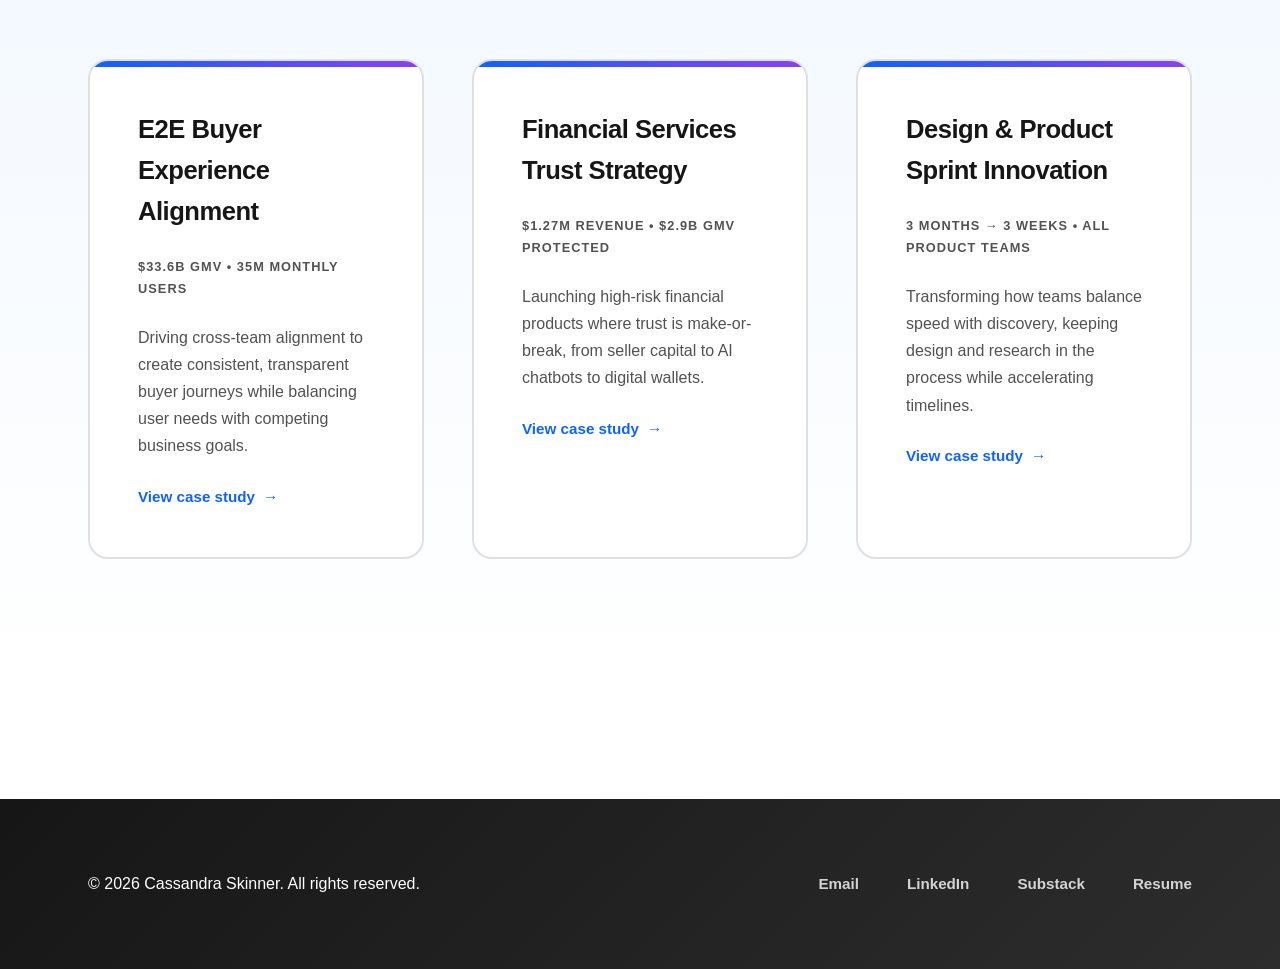
==== commit ecd390da: "Add Writing page with Substack integration - Created new writing.html page showcasing published arti" ====
--- a/index.html
+++ b/index.html
@@ -22,6 +22,7 @@
                 <li><a href="index.html" class="nav-link active">Home</a></li>
                 <li><a href="about.html" class="nav-link">About</a></li>
                 <li><a href="work.html" class="nav-link">Work</a></li>
+                <li><a href="writing.html" class="nav-link">Writing</a></li>
                 <li><a href="resume.html" class="nav-link">Resume</a></li>
                 <li><a href="contact.html" class="nav-link">Contact</a></li>
             </ul>
@@ -169,6 +170,7 @@
             <div class="footer-links">
                 <a href="mailto:caskinner23@gmail.com">Email</a>
                 <a href="https://linkedin.com/in/skinnerc23" target="_blank">LinkedIn</a>
+                <a href="https://caskinner.substack.com" target="_blank">Substack</a>
                 <a href="resume.html">Resume</a>
             </div>
         </div>
--- a/styles.css
+++ b/styles.css
@@ -645,4 +645,160 @@
         flex-wrap: wrap;
         justify-content: center;
     }
+}
+
+/* Page Header (for About, Work, Writing pages) */
+.page-header {
+    padding: var(--spacing-lg) 0 var(--spacing-md) 0;
+    background: linear-gradient(135deg, #667EEA 0%, #764BA2 100%);
+    text-align: center;
+    color: white;
+}
+
+.page-header h1 {
+    font-size: 3.5rem;
+    font-weight: 800;
+    color: white;
+    margin-bottom: var(--spacing-sm);
+    letter-spacing: -0.02em;
+}
+
+.page-subtitle {
+    font-size: 1.3rem;
+    color: rgba(255, 255, 255, 0.95);
+    max-width: 800px;
+    margin: 0 auto;
+    font-weight: 500;
+    line-height: 1.6;
+}
+
+/* Writing Page Styles */
+.writing-section {
+    padding: var(--spacing-xl) 0;
+    background: white;
+}
+
+.articles-grid {
+    display: grid;
+    grid-template-columns: repeat(auto-fill, minmax(350px, 1fr));
+    gap: var(--spacing-md);
+    margin-bottom: var(--spacing-xl);
+}
+
+.article-card {
+    background: white;
+    border: 2px solid var(--border-color);
+    border-radius: 20px;
+    padding: var(--spacing-md);
+    transition: all 0.3s ease;
+    position: relative;
+    overflow: hidden;
+}
+
+.article-card::before {
+    content: '';
+    position: absolute;
+    top: 0;
+    left: 0;
+    right: 0;
+    height: 6px;
+    background: linear-gradient(90deg, var(--primary-color) 0%, var(--accent-color) 100%);
+}
+
+.article-card:hover {
+    transform: translateY(-4px);
+    box-shadow: 0 16px 40px rgba(15, 98, 254, 0.2);
+    border-color: var(--primary-color);
+}
+
+.article-card.article-placeholder {
+    background: linear-gradient(135deg, #F0F7FF 0%, #FFFFFF 100%);
+}
+
+.article-meta {
+    display: flex;
+    gap: var(--spacing-xs);
+    margin-bottom: var(--spacing-sm);
+}
+
+.article-date {
+    font-size: 0.85rem;
+    color: var(--text-light);
+    font-weight: 600;
+    text-transform: uppercase;
+    letter-spacing: 0.05em;
+}
+
+.article-tag {
+    font-size: 0.85rem;
+    color: var(--primary-color);
+    font-weight: 700;
+    background: var(--bg-subtle);
+    padding: 4px 12px;
+    border-radius: 20px;
+    text-transform: uppercase;
+    letter-spacing: 0.05em;
+}
+
+.article-title {
+    font-size: 1.6rem;
+    font-weight: 700;
+    color: var(--text-primary);
+    margin-bottom: var(--spacing-sm);
+    line-height: 1.3;
+}
+
+.article-excerpt {
+    font-size: 1rem;
+    color: var(--text-secondary);
+    line-height: 1.7;
+    margin-bottom: var(--spacing-md);
+}
+
+.article-actions {
+    display: flex;
+    gap: var(--spacing-sm);
+}
+
+.btn-large {
+    padding: 20px 48px;
+    font-size: 1.1rem;
+}
+
+.substack-subscribe {
+    text-align: center;
+    padding: var(--spacing-lg);
+    background: linear-gradient(135deg, #F0F7FF 0%, #FFFFFF 100%);
+    border-radius: 24px;
+    border: 2px solid var(--primary-light);
+    max-width: 700px;
+    margin: 0 auto;
+}
+
+.substack-subscribe h2 {
+    font-size: 2rem;
+    font-weight: 700;
+    color: var(--text-primary);
+    margin-bottom: var(--spacing-sm);
+}
+
+.substack-subscribe p {
+    font-size: 1.1rem;
+    color: var(--text-secondary);
+    margin-bottom: var(--spacing-md);
+    line-height: 1.7;
+}
+
+@media (max-width: 768px) {
+    .articles-grid {
+        grid-template-columns: 1fr;
+    }
+
+    .page-header h1 {
+        font-size: 2.5rem;
+    }
+
+    .page-subtitle {
+        font-size: 1.1rem;
+    }
 }
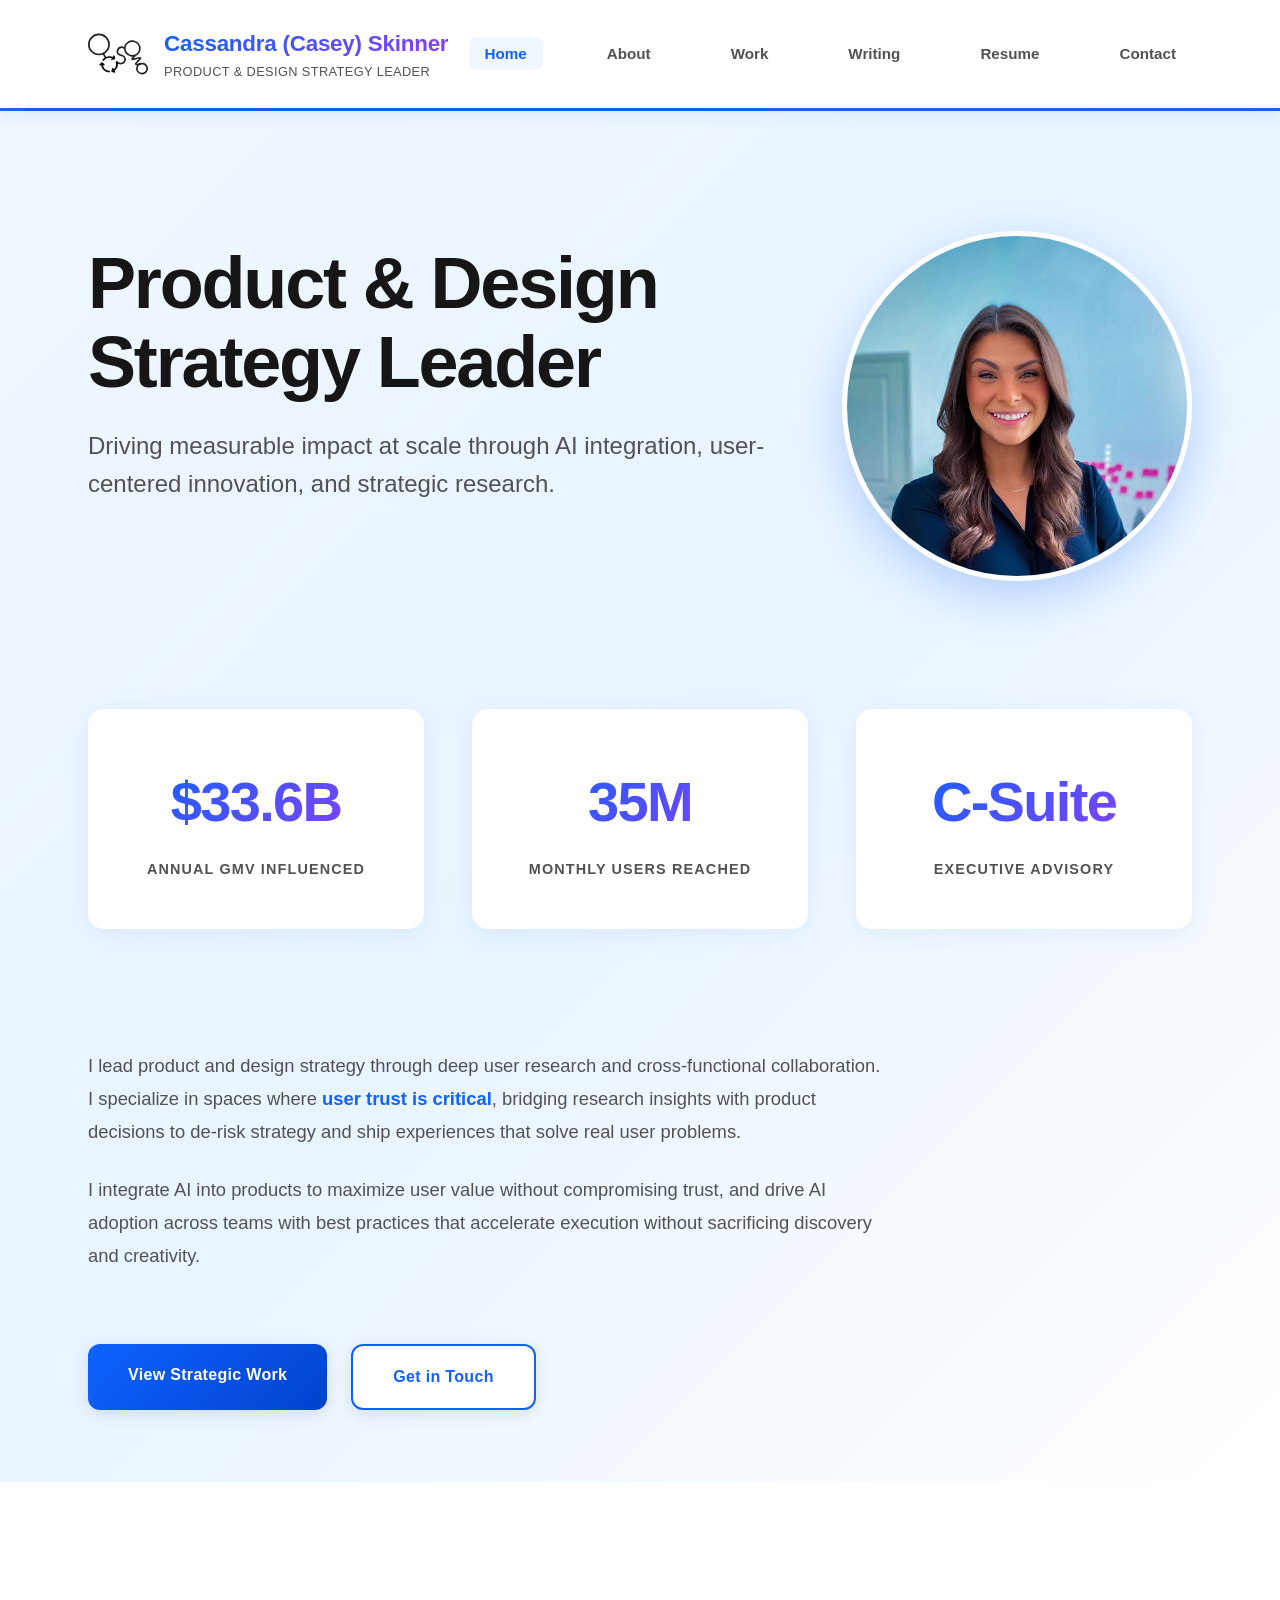
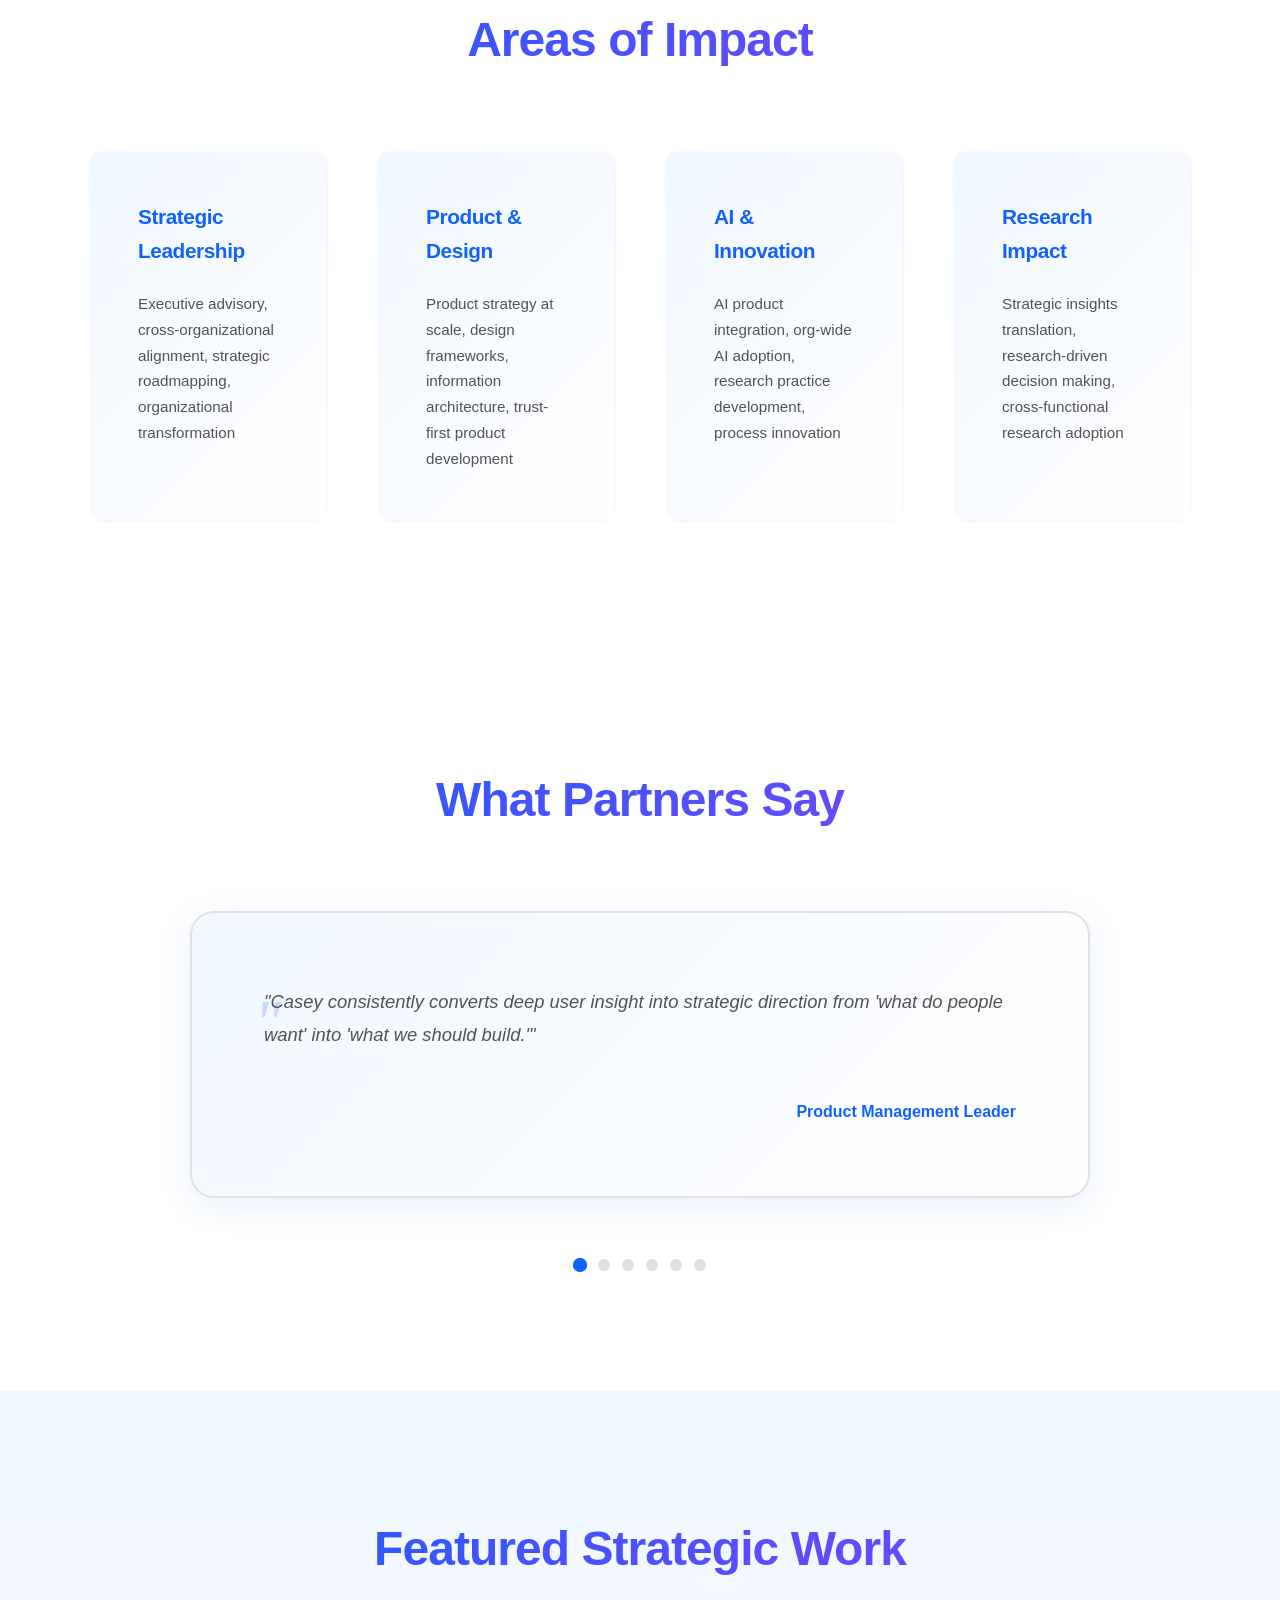
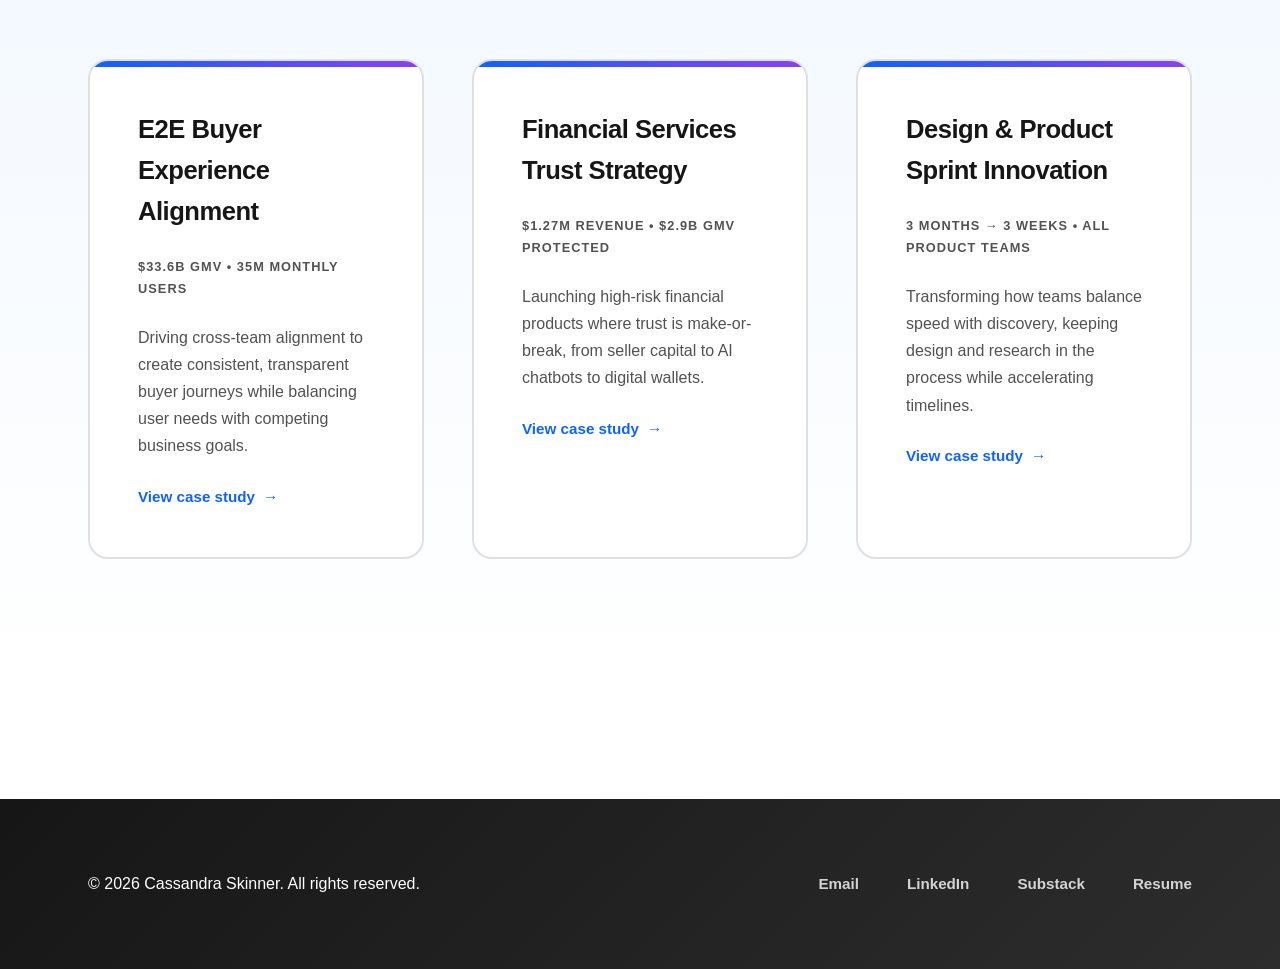
==== commit 9da5817f: "Adjust profile photo crop to hide bed in background - Added object-position to shift circular crop f" ====
--- a/index.html
+++ b/index.html
@@ -6,6 +6,59 @@
     <title>Cassandra Skinner | Product & Design Strategy Leader</title>
     <meta name="description" content="Product and design strategy leader specializing in AI integration, user research, and trust-first product development.">
     <link rel="stylesheet" href="styles.css">
+    <style>
+        .hero-flex {
+            display: flex;
+            gap: 64px;
+            align-items: center;
+            margin-bottom: 48px;
+        }
+
+        .hero-text {
+            flex: 1;
+        }
+
+        .hero-photo {
+            flex-shrink: 0;
+        }
+
+        .hero-photo img {
+            width: 350px;
+            height: 350px;
+            object-fit: cover;
+            object-position: 60% 35%;
+            border-radius: 50%;
+            box-shadow: 0 16px 48px rgba(15, 98, 254, 0.25);
+            border: 5px solid white;
+        }
+
+        @media (max-width: 768px) {
+            .hero-flex {
+                flex-direction: column-reverse;
+                gap: 32px;
+                margin-bottom: 32px;
+            }
+
+            .hero-photo img {
+                width: 200px;
+                height: 200px;
+                object-position: 60% 35%;
+                border: 3px solid white;
+            }
+        }
+
+        @media (max-width: 480px) {
+            .hero-flex {
+                gap: 24px;
+            }
+
+            .hero-photo img {
+                width: 150px;
+                height: 150px;
+                object-position: 60% 35%;
+            }
+        }
+    </style>
 </head>
 <body>
     <!-- Navigation -->
@@ -32,13 +85,13 @@
     <!-- Hero Section -->
     <section class="hero">
         <div class="container">
-            <div style="display: flex; gap: 64px; align-items: center; margin-bottom: 48px;">
-                <div style="flex: 1;">
+            <div class="hero-flex">
+                <div class="hero-text">
                     <h1 class="hero-title">Product & Design Strategy Leader</h1>
                     <p class="hero-subtitle">Driving measurable impact at scale through AI integration, user-centered innovation, and strategic research.</p>
                 </div>
-                <div style="flex-shrink: 0;">
-                    <img src="profile-photo.jpg" alt="Cassandra Skinner" style="width: 350px; height: 350px; object-fit: cover; border-radius: 50%; box-shadow: 0 16px 48px rgba(15, 98, 254, 0.25); border: 5px solid white;">
+                <div class="hero-photo">
+                    <img src="profile-photo.jpg" alt="Cassandra Skinner">
                 </div>
             </div>
 
@@ -170,7 +223,7 @@
             <div class="footer-links">
                 <a href="mailto:caskinner23@gmail.com">Email</a>
                 <a href="https://linkedin.com/in/skinnerc23" target="_blank">LinkedIn</a>
-                <a href="https://caskinner.substack.com" target="_blank">Substack</a>
+                <a href="https://skinnerc.substack.com" target="_blank">Substack</a>
                 <a href="resume.html">Resume</a>
             </div>
         </div>
--- a/styles.css
+++ b/styles.css
@@ -581,30 +581,60 @@
 /* Responsive Design */
 @media (max-width: 768px) {
     :root {
-        --spacing-md: 32px;
-        --spacing-lg: 56px;
-        --spacing-xl: 80px;
+        --spacing-md: 24px;
+        --spacing-lg: 48px;
+        --spacing-xl: 72px;
+    }
+
+    .container {
+        padding: 0 var(--spacing-sm);
     }
 
     .hero-title {
-        font-size: 3rem;
+        font-size: 2.5rem;
+        line-height: 1.2;
     }
 
     .hero-subtitle {
-        font-size: 1.2rem;
+        font-size: 1.1rem;
     }
 
     .hero-stats {
         grid-template-columns: 1fr;
+        gap: var(--spacing-sm);
+    }
+
+    .stat {
+        padding: var(--spacing-sm);
     }
 
     .stat-number {
-        font-size: 2.75rem;
+        font-size: 2.5rem;
+    }
+
+    .stat-label {
+        font-size: 0.85rem;
+    }
+
+    .nav-container {
+        padding: var(--spacing-sm);
     }
 
     .nav-menu {
-        gap: var(--spacing-sm);
-        font-size: 0.85rem;
+        gap: 12px;
+        font-size: 0.8rem;
+    }
+
+    .nav-link {
+        padding: 6px 12px;
+    }
+
+    .logo-name {
+        font-size: 1.1rem;
+    }
+
+    .logo-tagline {
+        font-size: 0.7rem;
     }
 
     .cta-buttons {
@@ -613,6 +643,7 @@
 
     .btn {
         text-align: center;
+        width: 100%;
     }
 
     .footer .container {
@@ -621,29 +652,116 @@
         text-align: center;
     }
 
-    .expertise-grid,
+    .footer-links {
+        flex-wrap: wrap;
+        justify-content: center;
+        gap: var(--spacing-sm);
+    }
+
+    .expertise-grid {
+        grid-template-columns: 1fr;
+        gap: var(--spacing-sm);
+    }
+
     .work-grid {
         grid-template-columns: 1fr;
+        gap: var(--spacing-sm);
+    }
+
+    .articles-grid {
+        grid-template-columns: 1fr;
+        gap: var(--spacing-sm);
     }
 
     h2 {
-        font-size: 2.25rem;
+        font-size: 2rem;
+    }
+
+    .logo-image {
+        width: 48px;
+        height: 48px;
+    }
+
+    .hero-intro {
+        font-size: 1rem;
+    }
+
+    .expertise-card h3 {
+        font-size: 1.2rem;
+    }
+
+    .work-card h3 {
+        font-size: 1.4rem;
+    }
+
+    .article-title {
+        font-size: 1.4rem;
+    }
+}
+
+@media (max-width: 480px) {
+    :root {
+        --spacing-sm: 16px;
+        --spacing-md: 20px;
+        --spacing-lg: 40px;
+        --spacing-xl: 56px;
+    }
+
+    .hero-title {
+        font-size: 2rem;
+    }
+
+    .hero-subtitle {
+        font-size: 1rem;
+    }
+
+    .stat-number {
+        font-size: 2rem;
+    }
+
+    .stat-label {
+        font-size: 0.75rem;
+    }
+
+    .nav-menu {
+        flex-wrap: wrap;
+        justify-content: center;
+        gap: 8px;
+    }
+
+    .nav-link {
+        font-size: 0.75rem;
+        padding: 6px 10px;
+    }
+
+    .logo-name {
+        font-size: 1rem;
+    }
+
+    .logo-tagline {
+        font-size: 0.65rem;
     }
 
     .logo-image {
         width: 40px;
         height: 40px;
     }
-}
-
-@media (max-width: 480px) {
-    .hero-title {
-        font-size: 2.5rem;
-    }
-
-    .nav-menu {
-        flex-wrap: wrap;
-        justify-content: center;
+
+    h2 {
+        font-size: 1.75rem;
+    }
+
+    .btn {
+        padding: 14px 28px;
+        font-size: 0.9rem;
+    }
+
+    .testimonial-quote {
+        font-size: 1rem;
+    }
+
+    .footer {
+        padding: var(--spacing-md) 0;
     }
 }
 
